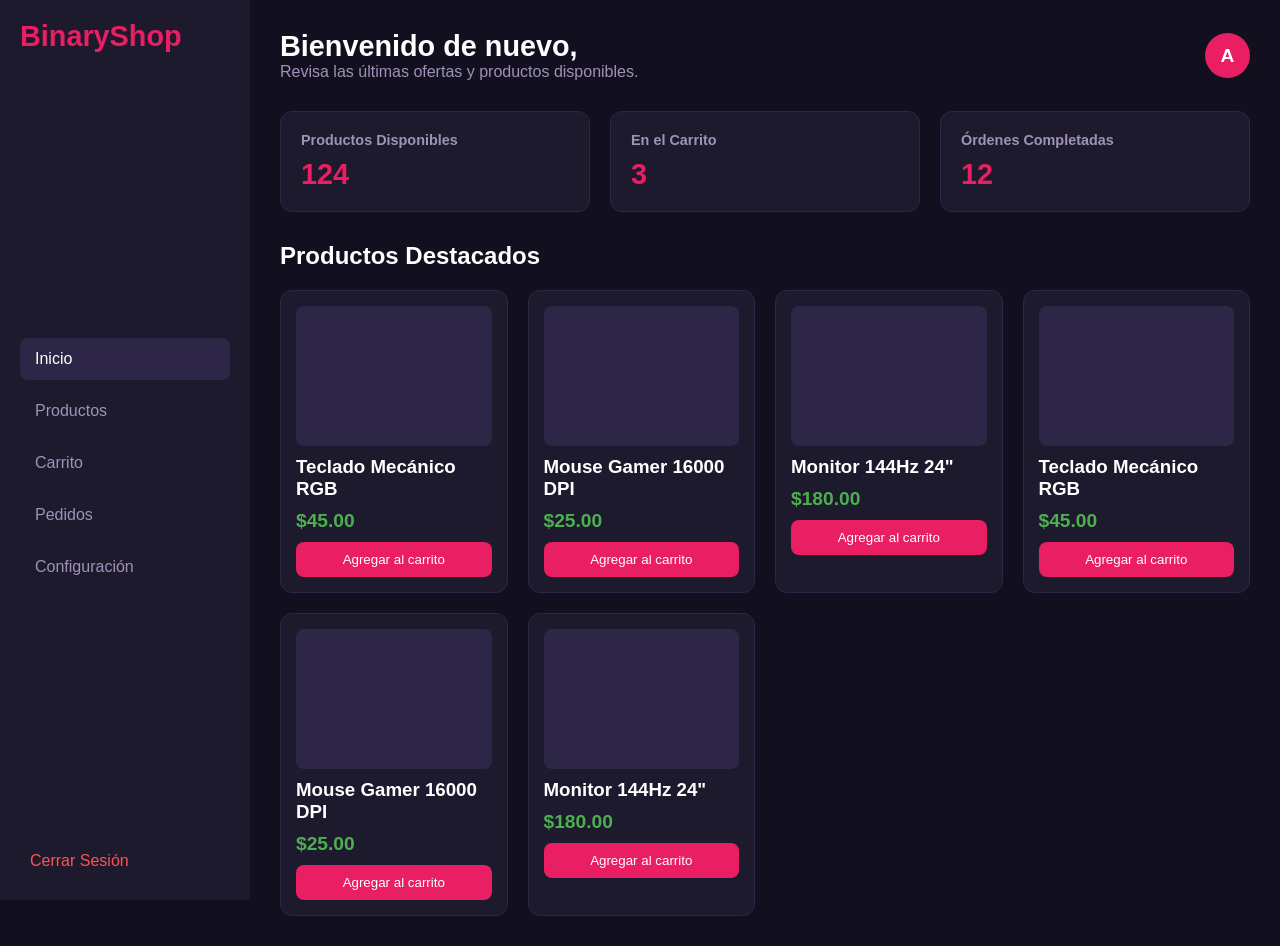
==== dashboard.html @ 155872f2 "implementacion del sistema de login y creacion de dashboard con estilos y funcionalidades (incomplet" ====
<!DOCTYPE html>
<html lang="es">
<head>
    <meta charset="UTF-8">
    <meta name="viewport" content="width=device-width, initial-scale=1.0">
    <title>BinaryShop - Dashboard</title>
    <link rel="stylesheet" href="css/dashboard.css">
</head>
<body>
    <div class="dashboard-container">
        <!-- Barra lateral de navegación -->
        <aside class="sidebar">
            <h2 class="brand">BinaryShop</h2>
            <nav class="nav-menu">
                <a href="#" class="nav-item active">Inicio</a>
                <a href="#" class="nav-item">Productos</a>
                <a href="#" class="nav-item">Carrito</a>
                <a href="#" class="nav-item">Pedidos</a>
                <a href="#" class="nav-item">Configuración</a>
            </nav>
            <div class="sidebar-footer">
                <a href="index.html" class="logout-btn">Cerrar Sesión</a>
            </div>
        </aside>

        <main class="main-content">
            <header class="header">
                <div class="welcome-text">
                    <h1>Bienvenido de nuevo, <span id="username-display"></span></h1>
                    <p>Revisa las últimas ofertas y productos disponibles.</p>
                </div>
                <div class="user-profile">
                    <span class="user-avatar">A</span>
                </div>
            </header>

            <!-- Sección de Estadísticas / Resumen rápido -->
            <section class="stats-grid">
                <div class="stat-card">
                    <h3>Productos Disponibles</h3>
                    <p class="stat-number">124</p>
                </div>
                <div class="stat-card">
                    <h3>En el Carrito</h3>
                    <p class="stat-number">3</p>
                </div>
                <div class="stat-card">
                    <h3>Órdenes Completadas</h3>
                    <p class="stat-number">12</p>
                </div>
            </section>

            <!-- Sección del Catálogo de Productos -->
            <section class="products-section">
                <h2>Productos Destacados</h2>
                <div class="products-grid">
                    <div class="product-card">
                        <div class="product-image"></div>
                        <h3>Teclado Mecánico RGB</h3>
                        <p class="price">$45.00</p>
                        <button class="add-btn">Agregar al carrito</button>
                    </div>
                    <div class="product-card">
                        <div class="product-image"></div>
                        <h3>Mouse Gamer 16000 DPI</h3>
                        <p class="price">$25.00</p>
                        <button class="add-btn">Agregar al carrito</button>
                    </div>
                    <div class="product-card">
                        <div class="product-image"></div>
                        <h3>Monitor 144Hz 24"</h3>
                        <p class="price">$180.00</p>
                        <button class="add-btn">Agregar al carrito</button>
                    </div>
                    <div class="product-card">
                        <div class="product-image"></div>
                        <h3>Teclado Mecánico RGB</h3>
                        <p class="price">$45.00</p>
                        <button class="add-btn">Agregar al carrito</button>
                    </div>
                    <div class="product-card">
                        <div class="product-image"></div>
                        <h3>Mouse Gamer 16000 DPI</h3>
                        <p class="price">$25.00</p>
                        <button class="add-btn">Agregar al carrito</button>
                    </div>
                    <div class="product-card">
                        <div class="product-image"></div>
                        <h3>Monitor 144Hz 24"</h3>
                        <p class="price">$180.00</p>
                        <button class="add-btn">Agregar al carrito</button>
                    </div>
                </div>
            </section>
        </main>
    </div>

    <script src="js/main.js"></script>
</body>
</html>
---- css/dashboard.css ----
* {
    margin: 0;
    padding: 0;
    box-sizing: border-box;
    font-family: 'Segoe UI', Tahoma, Geneva, Verdana, sans-serif;
}

body {
    background-color: #12101e;
    color: #ffffff;
}

.dashboard-container {
    display: flex;
    min-height: 100vh;
}

/* Sidebar */
.sidebar {
    
    width: 250px;
    height: 100vh;
    position: sticky;
    top: 0;
    background-color: #1e1a2e;
    padding: 20px;
    display: flex;
    flex-direction: column;
    justify-content: space-between;
}

.brand {
    font-size: 1.8rem;
    color: #e91e63;
    margin-bottom: 30px;
}

.nav-menu {
  
    position: sticky;
    display: flex;
    flex-direction: column;
    gap: 10px;
}

.nav-item {
    color: #a092b7;
    text-decoration: none;
    padding: 12px 15px;
    border-radius: 8px;
    transition: 0.3s;
}

.nav-item:hover, .nav-item.active {
    background-color: #2e2646;
    color: #fff;
}

.logout-btn {
    color: #ff5252;
    text-decoration: none;
    display: block;
    padding: 10px;
    border-radius: 8px;
    transition: 0.3s;
}

.logout-btn:hover {
    background-color: rgba(255, 82, 82, 0.1);
}

/* Main Content */
.main-content {
    flex: 1;
    padding: 30px;
    display: flex;
    flex-direction: column;
    gap: 30px;
}

.header {
    display: flex;
    justify-content: space-between;
    align-items: center;
}

.welcome-text h1 {
    font-size: 1.8rem;
}

.welcome-text p {
    color: #a092b7;
}

.user-avatar {
    width: 45px;
    height: 45px;
    background-color: #e91e63;
    border-radius: 50%;
    display: flex;
    align-items: center;
    justify-content: center;
    font-weight: bold;
    font-size: 1.2rem;
}

/* Cards & Grid */
.stats-grid {
    display: grid;
    grid-template-columns: repeat(auto-fit, minmax(200px, 1fr));
    gap: 20px;
}

.stat-card {
    background-color: #1e1a2e;
    padding: 20px;
    border-radius: 12px;
    border: 1px solid #2e2646;
}

.stat-card h3 {
    font-size: 0.9rem;
    color: #a092b7;
    margin-bottom: 10px;
}

.stat-number {
    font-size: 1.8rem;
    font-weight: bold;
    color: #e91e63;
}

/* Products */
.products-section h2 {
    margin-bottom: 20px;
}

.products-grid {
    display: grid;
    grid-template-columns: repeat(auto-fill, minmax(220px, 1fr));
    gap: 20px;
}

.product-card {
    background-color: #1e1a2e;
    padding: 15px;
    border-radius: 12px;
    display: flex;
    flex-direction: column;
    gap: 10px;
    border: 1px solid #2e2646;
}

.product-image {
    height: 140px;
    background-color: #2e2646;
    border-radius: 8px;
    /* Puedes usar una imagen de fondo aquí con:
       background-image: url('../assets/products/teclado.jpg'); 
       background-size: cover; */
}

.price {
    font-size: 1.2rem;
    font-weight: bold;
    color: #4caf50;
}

.add-btn {
    background-color: #e91e63;
    color: white;
    border: none;
    padding: 10px;
    border-radius: 8px;
    cursor: pointer;
    transition: 0.3s;
}

.add-btn:hover {
    background-color: #c2185b;
}
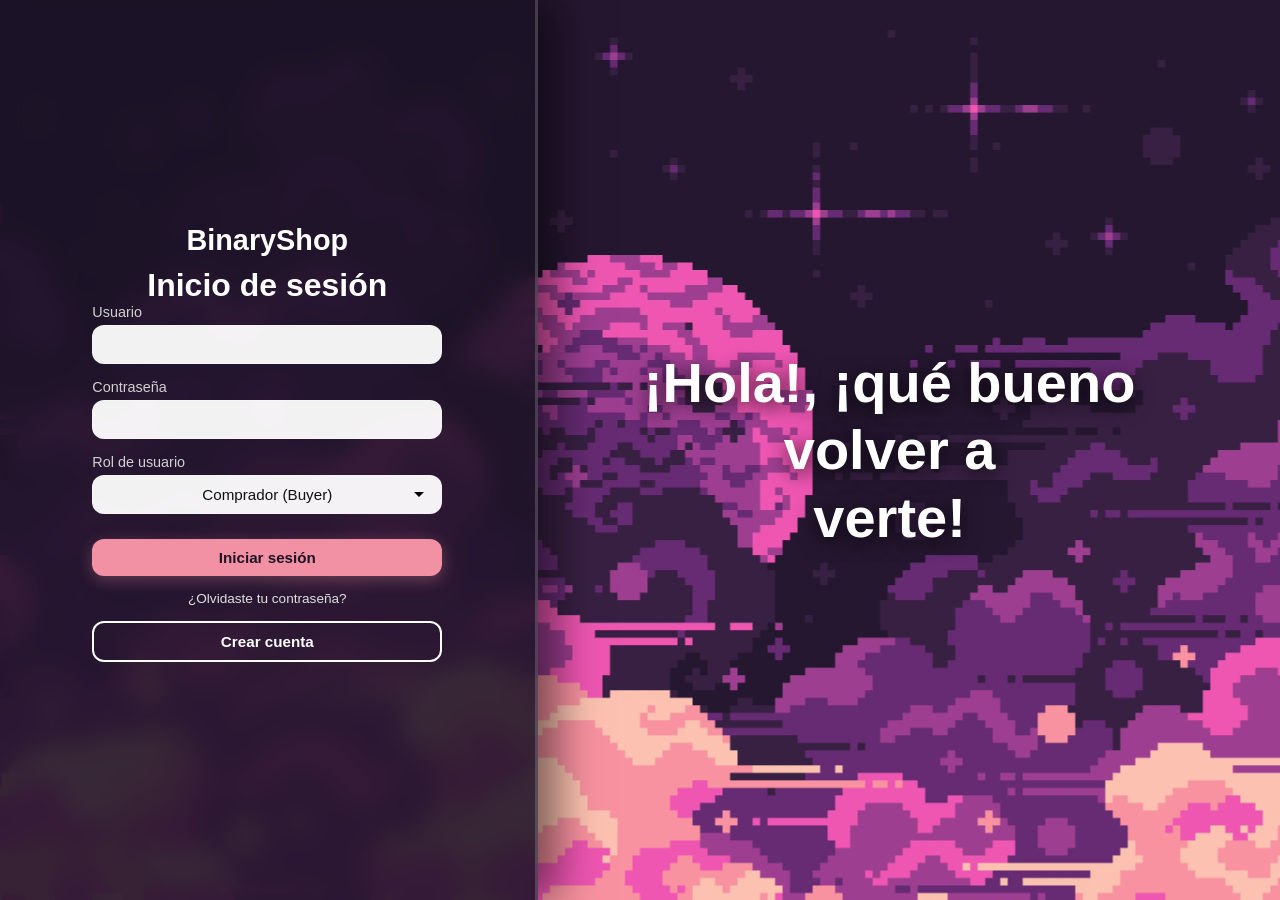
==== commit 2b0f8efa: "mejora del inicio de sesión (Admin, Vendedor, Comprador) y el dashboard eliminacion de articulos y m" ====
--- a/dashboard.html
+++ b/dashboard.html
@@ -13,7 +13,6 @@
             <h2 class="brand">BinaryShop</h2>
             <nav class="nav-menu">
                 <a href="#" class="nav-item active">Inicio</a>
-                <a href="#" class="nav-item">Productos</a>
                 <a href="#" class="nav-item">Carrito</a>
                 <a href="#" class="nav-item">Pedidos</a>
                 <a href="#" class="nav-item">Configuración</a>
@@ -42,7 +41,7 @@
                 </div>
                 <div class="stat-card">
                     <h3>En el Carrito</h3>
-                    <p class="stat-number">3</p>
+                    <p class="stat-number">0</p>
                 </div>
                 <div class="stat-card">
                     <h3>Órdenes Completadas</h3>
@@ -60,41 +59,11 @@
                         <p class="price">$45.00</p>
                         <button class="add-btn">Agregar al carrito</button>
                     </div>
-                    <div class="product-card">
-                        <div class="product-image"></div>
-                        <h3>Mouse Gamer 16000 DPI</h3>
-                        <p class="price">$25.00</p>
-                        <button class="add-btn">Agregar al carrito</button>
-                    </div>
-                    <div class="product-card">
-                        <div class="product-image"></div>
-                        <h3>Monitor 144Hz 24"</h3>
-                        <p class="price">$180.00</p>
-                        <button class="add-btn">Agregar al carrito</button>
-                    </div>
-                    <div class="product-card">
-                        <div class="product-image"></div>
-                        <h3>Teclado Mecánico RGB</h3>
-                        <p class="price">$45.00</p>
-                        <button class="add-btn">Agregar al carrito</button>
-                    </div>
-                    <div class="product-card">
-                        <div class="product-image"></div>
-                        <h3>Mouse Gamer 16000 DPI</h3>
-                        <p class="price">$25.00</p>
-                        <button class="add-btn">Agregar al carrito</button>
-                    </div>
-                    <div class="product-card">
-                        <div class="product-image"></div>
-                        <h3>Monitor 144Hz 24"</h3>
-                        <p class="price">$180.00</p>
-                        <button class="add-btn">Agregar al carrito</button>
-                    </div>
                 </div>
             </section>
         </main>
     </div>
 
-    <script src="js/main.js"></script>
+    <script src="js/dashboard.js"></script>
 </body>
 </html>
--- a/css/dashboard.css
+++ b/css/dashboard.css
@@ -1,3 +1,4 @@
+/* Reset básico */
 * {
     margin: 0;
     padding: 0;
@@ -6,7 +7,7 @@
 }
 
 body {
-    background-color: #12101e;
+    background-color: #1C1326;
     color: #ffffff;
 }
 
@@ -17,26 +18,25 @@
 
 /* Sidebar */
 .sidebar {
-    
     width: 250px;
     height: 100vh;
     position: sticky;
     top: 0;
-    background-color: #1e1a2e;
+    background-color: rgba(28, 19, 38, 0.88);
     padding: 20px;
     display: flex;
     flex-direction: column;
     justify-content: space-between;
+    border-right: 1px solid rgba(255, 255, 255, 0.1);
 }
 
 .brand {
     font-size: 1.8rem;
-    color: #e91e63;
+    color: #ffffff;
     margin-bottom: 30px;
 }
 
 .nav-menu {
-  
     position: sticky;
     display: flex;
     flex-direction: column;
@@ -44,7 +44,7 @@
 }
 
 .nav-item {
-    color: #a092b7;
+    color: #d1d1d1;
     text-decoration: none;
     padding: 12px 15px;
     border-radius: 8px;
@@ -52,21 +52,23 @@
 }
 
 .nav-item:hover, .nav-item.active {
-    background-color: #2e2646;
-    color: #fff;
+    background-color: rgba(255, 255, 255, 0.1);
+    color: #ffffff;
 }
 
 .logout-btn {
-    color: #ff5252;
+    color: #ffffff;
+    border: 2px solid rgba(255, 255, 255, 0.2);
     text-decoration: none;
     display: block;
     padding: 10px;
     border-radius: 8px;
     transition: 0.3s;
+    text-align: center;
 }
 
 .logout-btn:hover {
-    background-color: rgba(255, 82, 82, 0.1);
+    background-color: rgba(255, 255, 255, 0.15);
 }
 
 /* Main Content */
@@ -89,19 +91,21 @@
 }
 
 .welcome-text p {
-    color: #a092b7;
+    color: #d1d1d1;
 }
 
 .user-avatar {
     width: 45px;
     height: 45px;
-    background-color: #e91e63;
+    background-color: #F291A3;
+    color: #1C1326;
     border-radius: 50%;
     display: flex;
     align-items: center;
     justify-content: center;
     font-weight: bold;
     font-size: 1.2rem;
+    box-shadow: 0 4px 15px rgba(242, 145, 163, 0.3);
 }
 
 /* Cards & Grid */
@@ -112,22 +116,22 @@
 }
 
 .stat-card {
-    background-color: #1e1a2e;
+    background-color: rgba(255, 255, 255, 0.05);
     padding: 20px;
     border-radius: 12px;
-    border: 1px solid #2e2646;
+    border: 1px solid rgba(255, 255, 255, 0.1);
 }
 
 .stat-card h3 {
     font-size: 0.9rem;
-    color: #a092b7;
+    color: #d1d1d1;
     margin-bottom: 10px;
 }
 
 .stat-number {
     font-size: 1.8rem;
     font-weight: bold;
-    color: #e91e63;
+    color: #F291A3;
 }
 
 /* Products */
@@ -142,40 +146,47 @@
 }
 
 .product-card {
-    background-color: #1e1a2e;
+    background-color: rgba(255, 255, 255, 0.05);
     padding: 15px;
     border-radius: 12px;
     display: flex;
     flex-direction: column;
     gap: 10px;
-    border: 1px solid #2e2646;
+    border: 1px solid rgba(255, 255, 255, 0.1);
+    transition: background-color 0.2s, transform 0.2s;
+}
+
+.product-card:hover {
+    background-color: rgba(255, 255, 255, 0.08);
 }
 
 .product-image {
     height: 140px;
-    background-color: #2e2646;
+    background-color: rgba(255, 255, 255, 0.08);
     border-radius: 8px;
-    /* Puedes usar una imagen de fondo aquí con:
-       background-image: url('../assets/products/teclado.jpg'); 
-       background-size: cover; */
+    background-image: url('../assets/products/teclado.jpg'); 
+    background-size: cover;
+    
 }
 
 .price {
     font-size: 1.2rem;
     font-weight: bold;
-    color: #4caf50;
+    color: #4EFEAA;
 }
 
 .add-btn {
-    background-color: #e91e63;
-    color: white;
+    background-color: #ffebef;
+    color: #1C1326;
     border: none;
     padding: 10px;
     border-radius: 8px;
     cursor: pointer;
+    font-weight: bold;
     transition: 0.3s;
 }
 
 .add-btn:hover {
-    background-color: #c2185b;
+    background-color: #ca84b3;
+    box-shadow: 0 4px 15px rgba(242, 145, 163, 0.3);
 }
